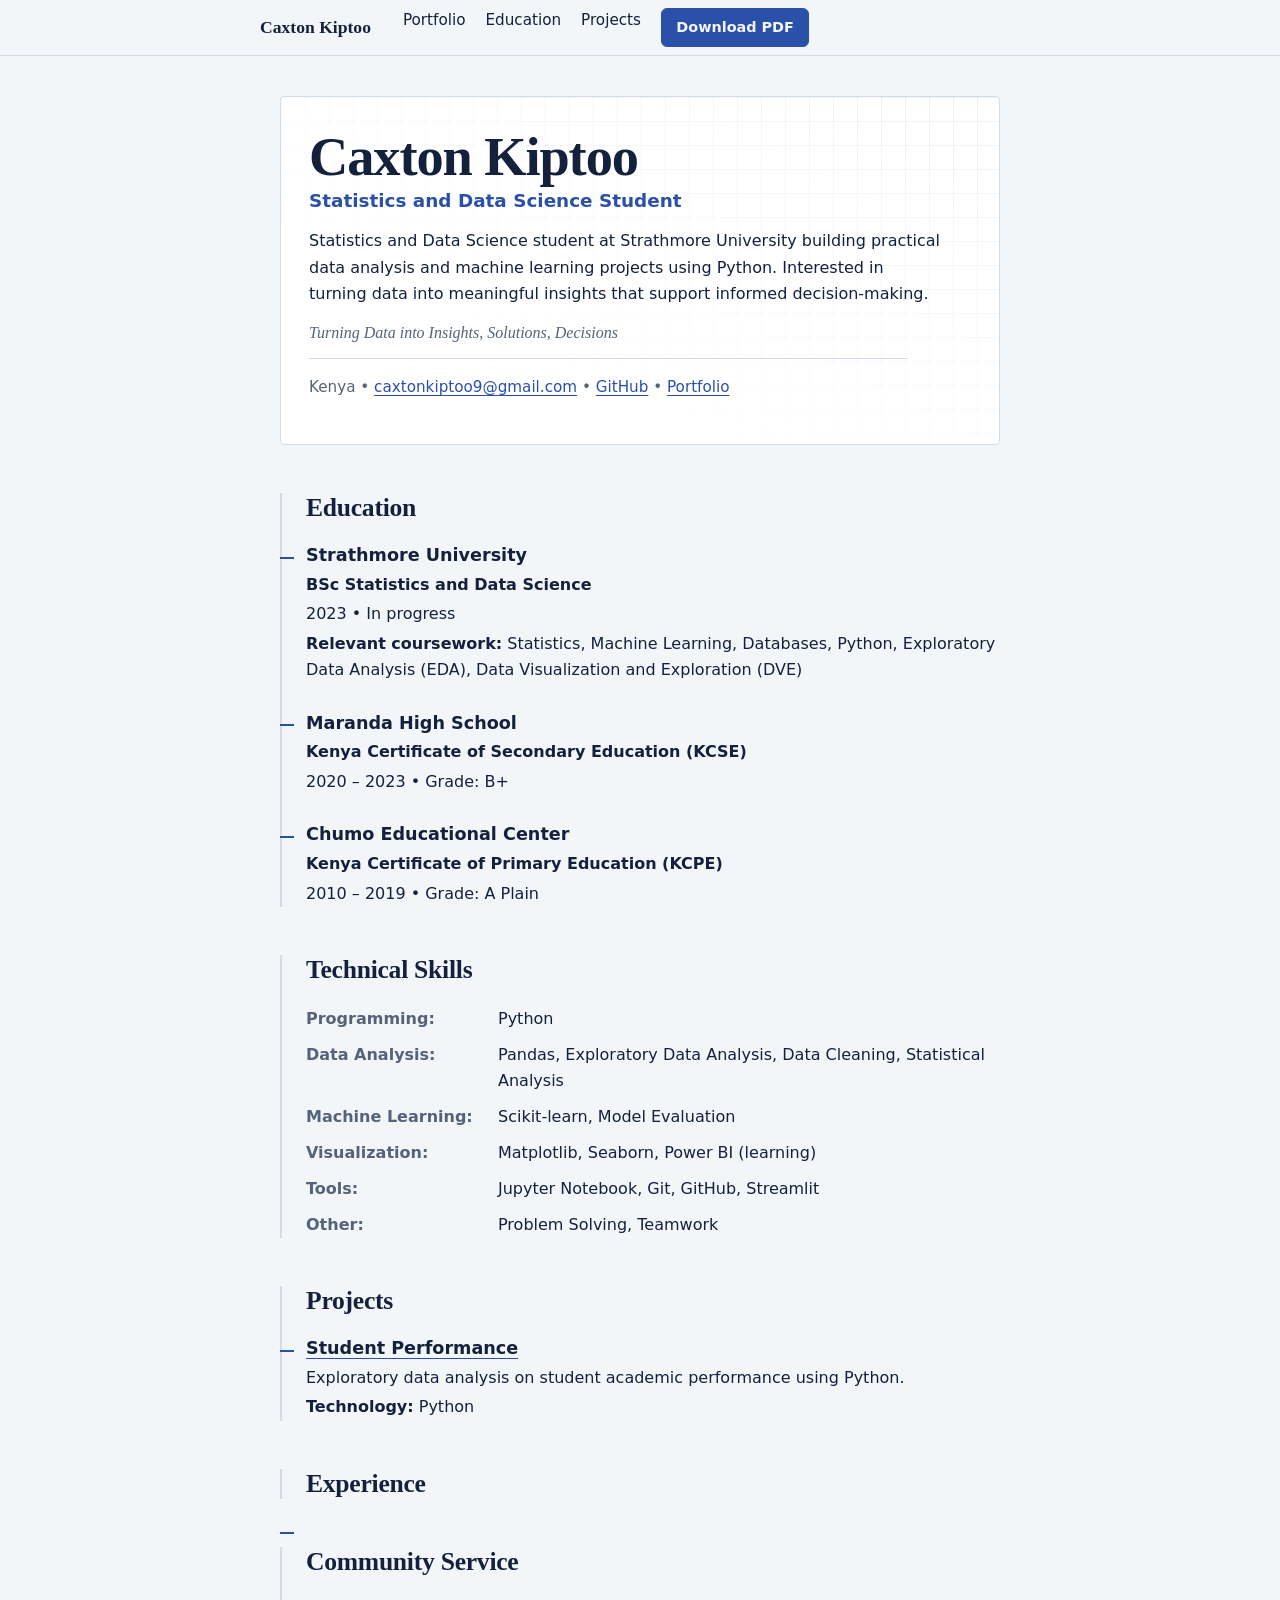
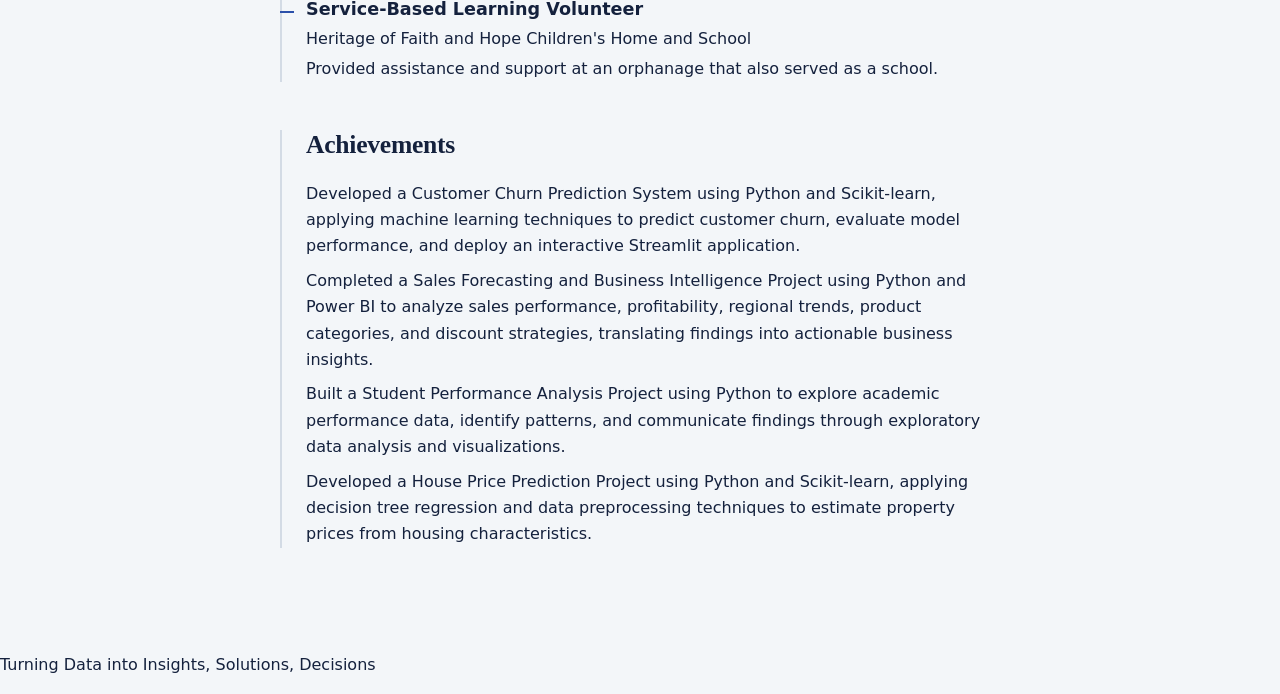
==== cv.html @ 08d84639 "commit" ====
<!DOCTYPE html>
<html lang="en">
<head>
    <meta charset="UTF-8">
    <meta name="viewport" content="width=device-width, initial-scale=1.0">
    <meta name="description" content="CV of a Statistics and Data Science student interested in data analytics and machine learning.">
    <title>My CV | Caxton Kiptoo</title>
    <link rel="stylesheet" href="cv.css">
    <script src="cv.js" defer></script>
</head>
<body>
    <header class="cv-header">
        <a href="index.html" class="cv-brand">Caxton Kiptoo</a>
        <nav>
            <a href="index.html">Portfolio</a>
            <a href="#education">Education</a>
            <a href="#projects">Projects</a>
            <button id="download-cv" type="button">Download PDF</button>
        </nav>
    </header>

    <main class="cv-container">
        <div id="cv-content">
            <p>Loading CV...</p>
        </div>
    </main>

    <footer class="cv-footer">
        <p>Turning Data into Insights, Solutions, Decisions</p>
    </footer>
</body>
</html>
---- cv.css ----
/* ---------------------------------------------------------------------------
Tokens
Palette: paper, surface, ink, muted, rule, accent (+ a faint plot grid).
Type: Georgia-style serif for name and section titles, system sans for body.
--------------------------------------------------------------------------- */
:root {
    --paper: #f3f6f9;
    --surface: #ffffff;
    --ink: #14213d;
    --muted: #55637a;
    --rule: #d3dbe5;
    --accent: #2b50aa;
    --grid: rgba(43, 80, 170, 0.08);

    --serif: "Iowan Old Style", "Palatino Linotype", Palatino, Georgia, serif;
    --sans: system-ui, -apple-system, "Segoe UI", Roboto, "Helvetica Neue", Arial, sans-serif;

    --content-width: 760px;
    --header-height: 3.5rem;
}

@media (prefers-color-scheme: dark) {
    :root {
        --paper: #0f1720;
        --surface: #16212d;
        --ink: #e8eef5;
        --muted: #9aa8b8;
        --rule: #263445;
        --accent: #8aaeff;
        --grid: rgba(138, 174, 255, 0.07);
    }
}

/* ---------------------------------------------------------------------------
Base
--------------------------------------------------------------------------- */
*,
*::before,
*::after {
    box-sizing: border-box;
}

html {
    scroll-behavior: smooth;
}

@media (prefers-reduced-motion: reduce) {
    html {
        scroll-behavior: auto;
    }
}

body {
    margin: 0;
    background: var(--paper);
    color: var(--ink);
    font-family: var(--sans);
    font-size: 1rem;
    line-height: 1.65;
    -webkit-font-smoothing: antialiased;
}

a {
    color: var(--accent);
    text-underline-offset: 0.2em;
    text-decoration-thickness: 1px;
}

a:hover {
    text-decoration-thickness: 2px;
}

:focus-visible {
    outline: 2px solid var(--accent);
    outline-offset: 3px;
    border-radius: 2px;
}

/* ---------------------------------------------------------------------------
   Header (sticky, so it never covers the content)
--------------------------------------------------------------------------- */
header {
    position: sticky;
    top: 0;
    z-index: 10;
    display: flex;
    flex-wrap: wrap;
    align-items: center;
    gap: 0.25rem 1.5rem;
    min-height: var(--header-height);
    /* lines the header content up with the CV column below it */
    padding: 0.5rem max(1.25rem, calc((100% - var(--content-width)) / 2));
    background: color-mix(in srgb, var(--paper) 88%, transparent);
    -webkit-backdrop-filter: blur(8px);
    backdrop-filter: blur(8px);
    border-bottom: 1px solid var(--rule);
}

header a {
    color: var(--ink);
    text-decoration: none;
    font-size: 0.95rem;
}

header a:hover {
    color: var(--accent);
    text-decoration: underline;
}

/* first link in the header is treated as the name/brand */
header > a:first-child {
    margin-right: 0.5rem;
    font-family: var(--serif);
    font-size: 1.1rem;
    font-weight: 700;
}

header nav {
    display: flex;
    flex-wrap: wrap;
    gap: 0.25rem 1.25rem;
}

#download-cv {
    margin-left: auto;
    padding: 0.4rem 0.9rem;
    border: 1px solid var(--accent);
    border-radius: 6px;
    background: var(--accent);
    color: var(--paper);
    font: inherit;
    font-size: 0.9rem;
    font-weight: 600;
    cursor: pointer;
}

#download-cv:hover {
    background: transparent;
    color: var(--accent);
}

/* ---------------------------------------------------------------------------
   CV column
--------------------------------------------------------------------------- */
#cv-content {
    max-width: var(--content-width);
    margin: 0 auto;
    padding: 2.5rem 1.25rem 5rem;
}

/* ---------------------------------------------------------------------------
   Profile: the one memorable element, a plot-paper panel
--------------------------------------------------------------------------- */
.cv-profile {
    position: relative;
    overflow: hidden;
    padding: 2rem 1.75rem;
    border: 1px solid var(--rule);
    border-radius: 4px;
    background: var(--surface);
}

.cv-profile::before {
    content: "";
    position: absolute;
    inset: 0;
    background-image:
        linear-gradient(var(--grid) 1px, transparent 1px),
        linear-gradient(90deg, var(--grid) 1px, transparent 1px);
    background-size: 24px 24px;
    -webkit-mask-image: linear-gradient(to bottom left, #000, transparent 70%);
    mask-image: linear-gradient(to bottom left, #000, transparent 70%);
    pointer-events: none;
}

.cv-profile > * {
    position: relative;
}

.cv-profile h1 {
    margin: 0;
    font-family: var(--serif);
    font-size: clamp(2.25rem, 7vw, 3.4rem);
    line-height: 1.05;
    letter-spacing: -0.02em;
}

.cv-headline {
    margin: 0.5rem 0 1.25rem;
    color: var(--accent);
    font-size: 1.15rem;
    font-weight: 600;
}

.cv-profile p {
    max-width: 62ch;
    margin: 0 0 0.75rem;
}

.cv-tagline {
    font-family: var(--serif);
    font-style: italic;
    color: var(--muted);
}

.cv-contact {
    margin: 1.25rem 0 0;
    padding-top: 1rem;
    border-top: 1px solid var(--rule);
    color: var(--muted);
    font-size: 0.95rem;
}

/* ---------------------------------------------------------------------------
   Sections: a left rule works as an axis, entries sit on it as ticks
--------------------------------------------------------------------------- */
.cv-section {
    position: relative;
    margin-top: 3rem;
    padding-left: 1.5rem;
    border-left: 2px solid var(--rule);
    scroll-margin-top: calc(var(--header-height) + 1rem);
}

.cv-section h2 {
    margin: 0 0 1.25rem;
    font-family: var(--serif);
    font-size: 1.6rem;
    line-height: 1.2;
    letter-spacing: -0.01em;
}

.cv-item {
    position: relative;
    margin-bottom: 1.75rem;
}

.cv-item::before {
    content: "";
    position: absolute;
    top: 0.8rem;
    left: calc(-1.5rem - 2px);
    width: 0.9rem;
    height: 2px;
    background: var(--accent);
}

.cv-item h3 {
    margin: 0 0 0.25rem;
    font-size: 1.1rem;
    line-height: 1.35;
}

.cv-item h3 a {
    color: var(--ink);
    text-decoration-color: var(--accent);
}

.cv-item h3 a:hover {
    color: var(--accent);
}

.cv-item p {
    margin: 0.2rem 0;
}

/* Skills: label column + values column */
#skills p {
    display: grid;
    grid-template-columns: 11rem 1fr;
    gap: 0.25rem 1rem;
    margin: 0 0 0.6rem;
}

#skills strong {
    color: var(--muted);
    font-weight: 600;
}

/* Plain-text lists (achievements, certifications, etc.) */
.cv-section > p {
    margin: 0 0 0.5rem;
}

/* ---------------------------------------------------------------------------
   Small screens
--------------------------------------------------------------------------- */
@media (max-width: 560px) {
    #cv-content {
        padding-top: 1.5rem;
    }

    .cv-profile {
        padding: 1.5rem 1.25rem;
    }

    .cv-section {
        padding-left: 1.1rem;
    }

    .cv-item::before {
        left: calc(-1.1rem - 2px);
        width: 0.7rem;
    }

    #skills p {
        grid-template-columns: 1fr;
        gap: 0;
    }

    #download-cv {
        margin-left: 0;
    }
}

/* ---------------------------------------------------------------------------
   Print / Save as PDF
--------------------------------------------------------------------------- */
@page {
    margin: 14mm;
}

@media print {
    :root {
        --paper: #fff;
        --surface: #fff;
        --ink: #000;
        --muted: #333;
        --rule: #bbb;
        --accent: #000;
    }

    body {
        font-size: 10.5pt;
        line-height: 1.5;
    }

    header {
        display: none;
    }

    #cv-content {
        max-width: none;
        padding: 0;
    }

    .cv-profile {
        padding: 0 0 1rem;
        border: 0;
        border-bottom: 1px solid var(--rule);
        border-radius: 0;
    }

    .cv-profile::before {
        display: none;
    }

    .cv-section {
        margin-top: 1.5rem;
    }

    .cv-item,
    #skills p {
        break-inside: avoid;
    }

    .cv-section h2 {
        break-after: avoid;
    }

    a {
        color: inherit;
        text-decoration: none;
    }
}
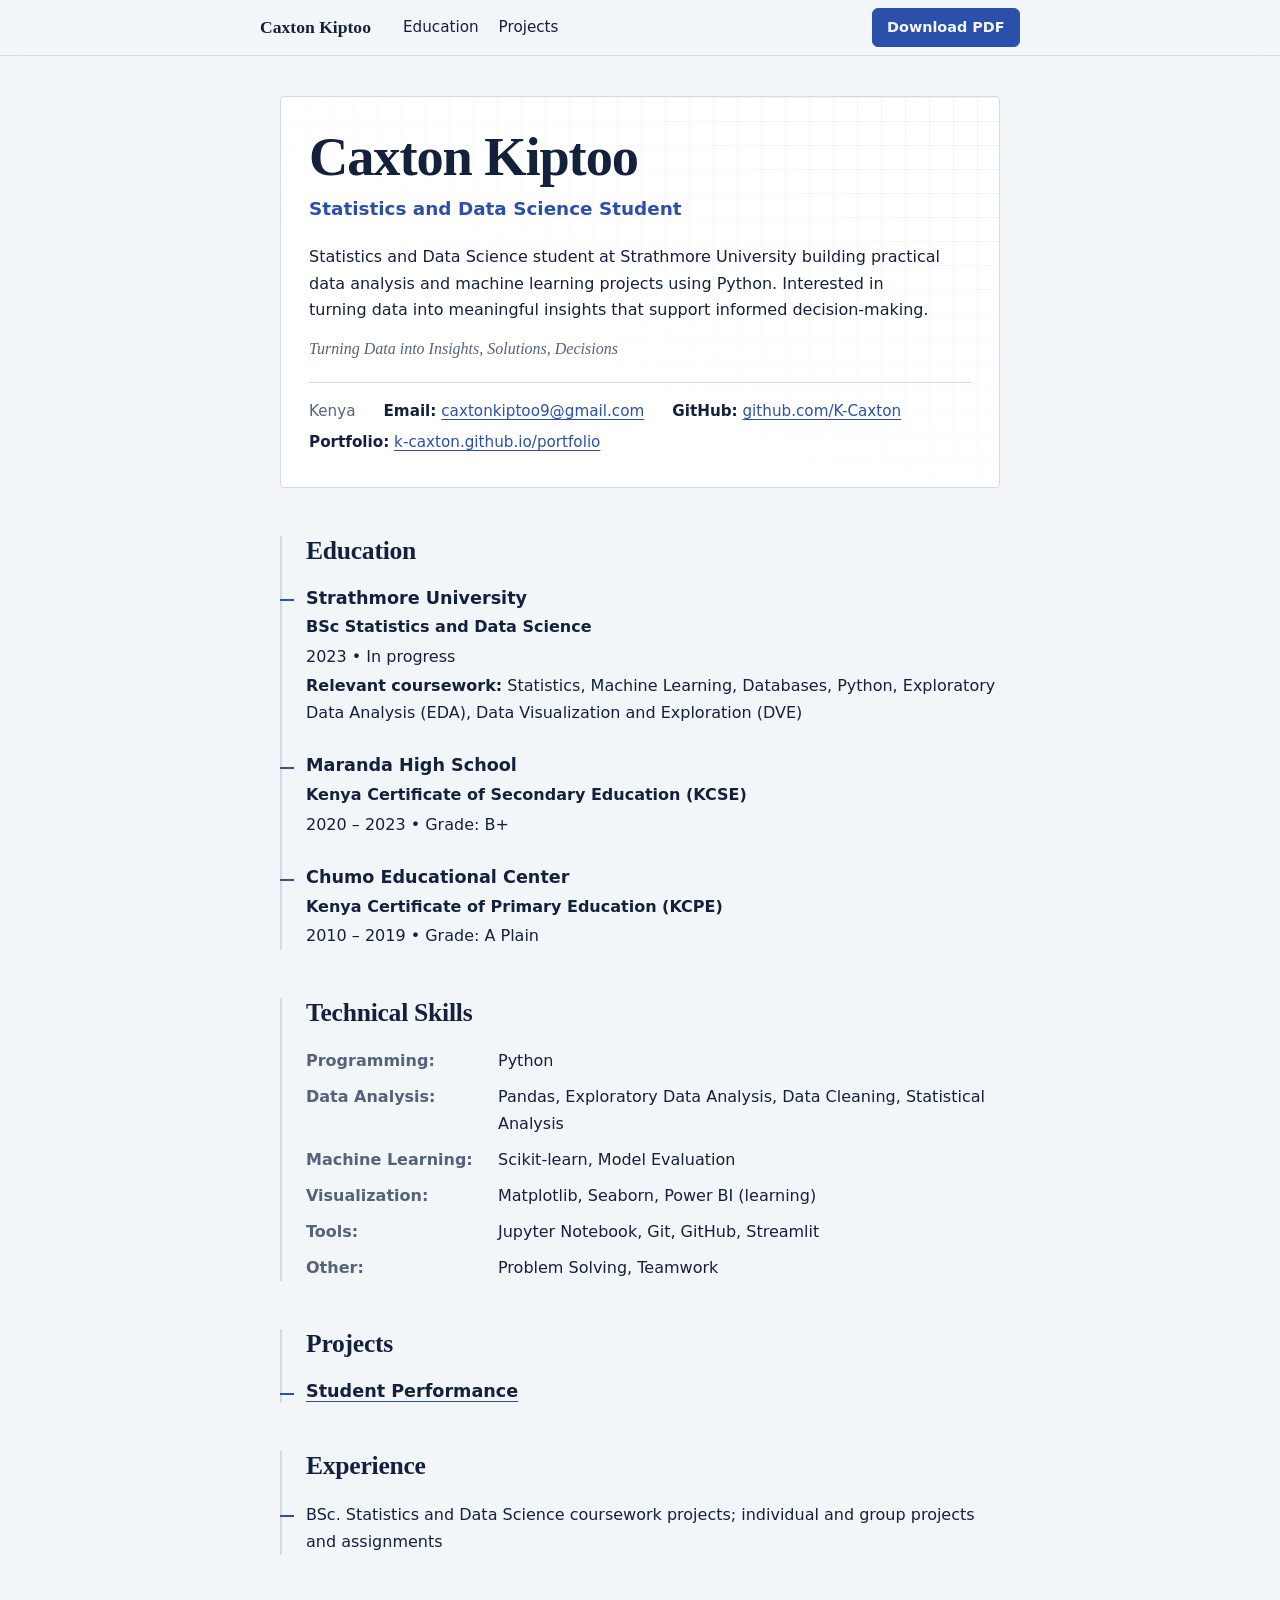
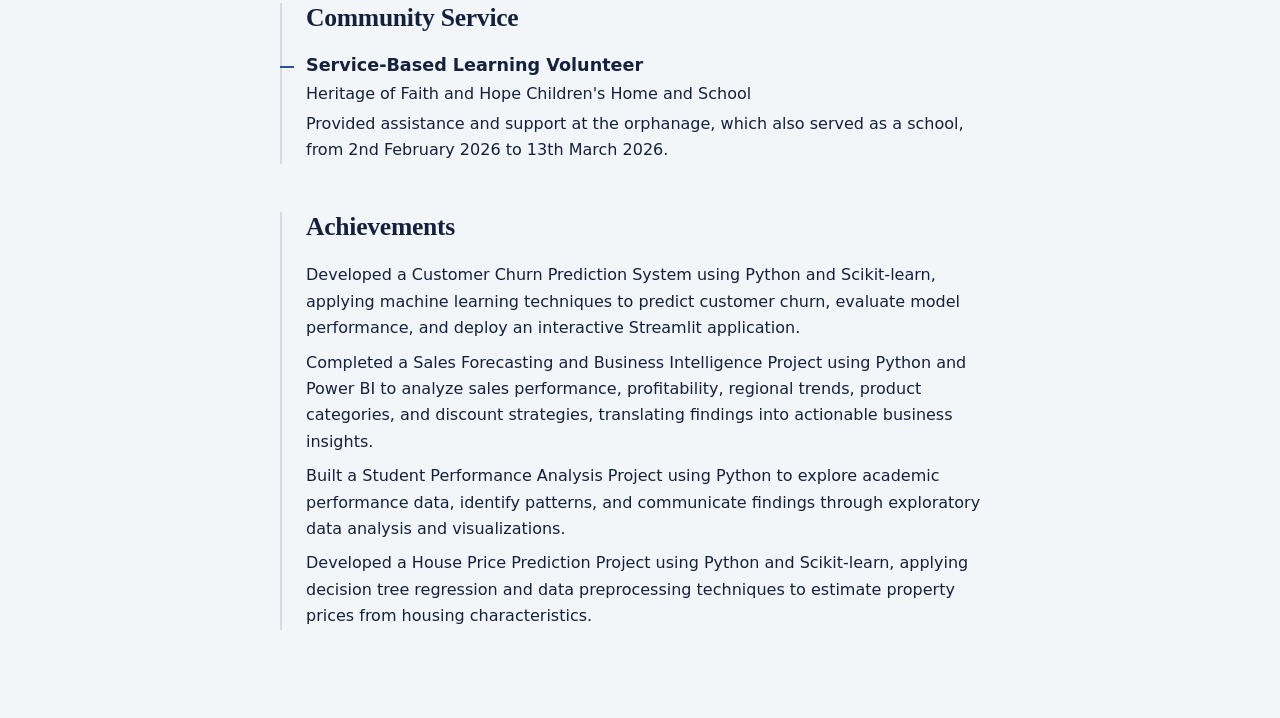
==== commit b3bfce4e: "commit" ====
--- a/cv.html
+++ b/cv.html
@@ -2,31 +2,27 @@
 <html lang="en">
 <head>
     <meta charset="UTF-8">
-    <meta name="viewport" content="width=device-width, initial-scale=1.0">
-    <meta name="description" content="CV of a Statistics and Data Science student interested in data analytics and machine learning.">
-    <title>My CV | Caxton Kiptoo</title>
+    <meta name="viewport" content="width=device-width, initial-scale=1">
+    <title>Caxton Kiptoo | CV</title>
     <link rel="stylesheet" href="cv.css">
-    <script src="cv.js" defer></script>
 </head>
 <body>
-    <header class="cv-header">
-        <a href="index.html" class="cv-brand">Caxton Kiptoo</a>
-        <nav>
-            <a href="index.html">Portfolio</a>
+    <header>
+        <span class="brand">Caxton Kiptoo</span>
+
+        <nav aria-label="CV sections">
             <a href="#education">Education</a>
             <a href="#projects">Projects</a>
-            <button id="download-cv" type="button">Download PDF</button>
         </nav>
+
+        <button id="download-cv" type="button">Download PDF</button>
     </header>
 
-    <main class="cv-container">
-        <div id="cv-content">
-            <p>Loading CV...</p>
-        </div>
+    <main id="cv-content">
+        <p>Loading CV…</p>
+        <noscript>This CV needs JavaScript enabled to load.</noscript>
     </main>
 
-    <footer class="cv-footer">
-        <p>Turning Data into Insights, Solutions, Decisions</p>
-    </footer>
+    <script src="cv.js"></script>
 </body>
-</html>
+</html>
--- a/cv.css
+++ b/cv.css
@@ -1,7 +1,7 @@
 /* ---------------------------------------------------------------------------
-Tokens
-Palette: paper, surface, ink, muted, rule, accent (+ a faint plot grid).
-Type: Georgia-style serif for name and section titles, system sans for body.
+   Tokens
+   Palette: paper, surface, ink, muted, rule, accent (+ a faint plot grid).
+   Type: Georgia-style serif for name and section titles, system sans for body.
 --------------------------------------------------------------------------- */
 :root {
     --paper: #f3f6f9;
@@ -32,7 +32,7 @@
 }
 
 /* ---------------------------------------------------------------------------
-Base
+   Base
 --------------------------------------------------------------------------- */
 *,
 *::before,
@@ -107,8 +107,8 @@
     text-decoration: underline;
 }
 
-/* first link in the header is treated as the name/brand */
-header > a:first-child {
+/* your name in the header: plain text, not a link */
+.brand {
     margin-right: 0.5rem;
     font-family: var(--serif);
     font-size: 1.1rem;
@@ -185,7 +185,7 @@
     letter-spacing: -0.02em;
 }
 
-.cv-headline {
+.cv-profile .cv-headline {
     margin: 0.5rem 0 1.25rem;
     color: var(--accent);
     font-size: 1.15rem;
@@ -203,12 +203,25 @@
     color: var(--muted);
 }
 
-.cv-contact {
+.cv-profile .cv-contact {
+    display: flex;
+    flex-wrap: wrap;
+    gap: 0.35rem 1.75rem;
+    max-width: none;
     margin: 1.25rem 0 0;
     padding-top: 1rem;
     border-top: 1px solid var(--rule);
     color: var(--muted);
     font-size: 0.95rem;
+}
+
+.cv-contact strong {
+    color: var(--ink);
+    font-weight: 600;
+}
+
+.cv-contact a {
+    overflow-wrap: anywhere;
 }
 
 /* ---------------------------------------------------------------------------
@@ -264,6 +277,11 @@
     margin: 0.2rem 0;
 }
 
+/* Projects are headings only, so they sit closer together */
+#projects .cv-item {
+    margin-bottom: 0.6rem;
+}
+
 /* Skills: label column + values column */
 #skills p {
     display: grid;
@@ -372,4 +390,4 @@
         color: inherit;
         text-decoration: none;
     }
-}+}
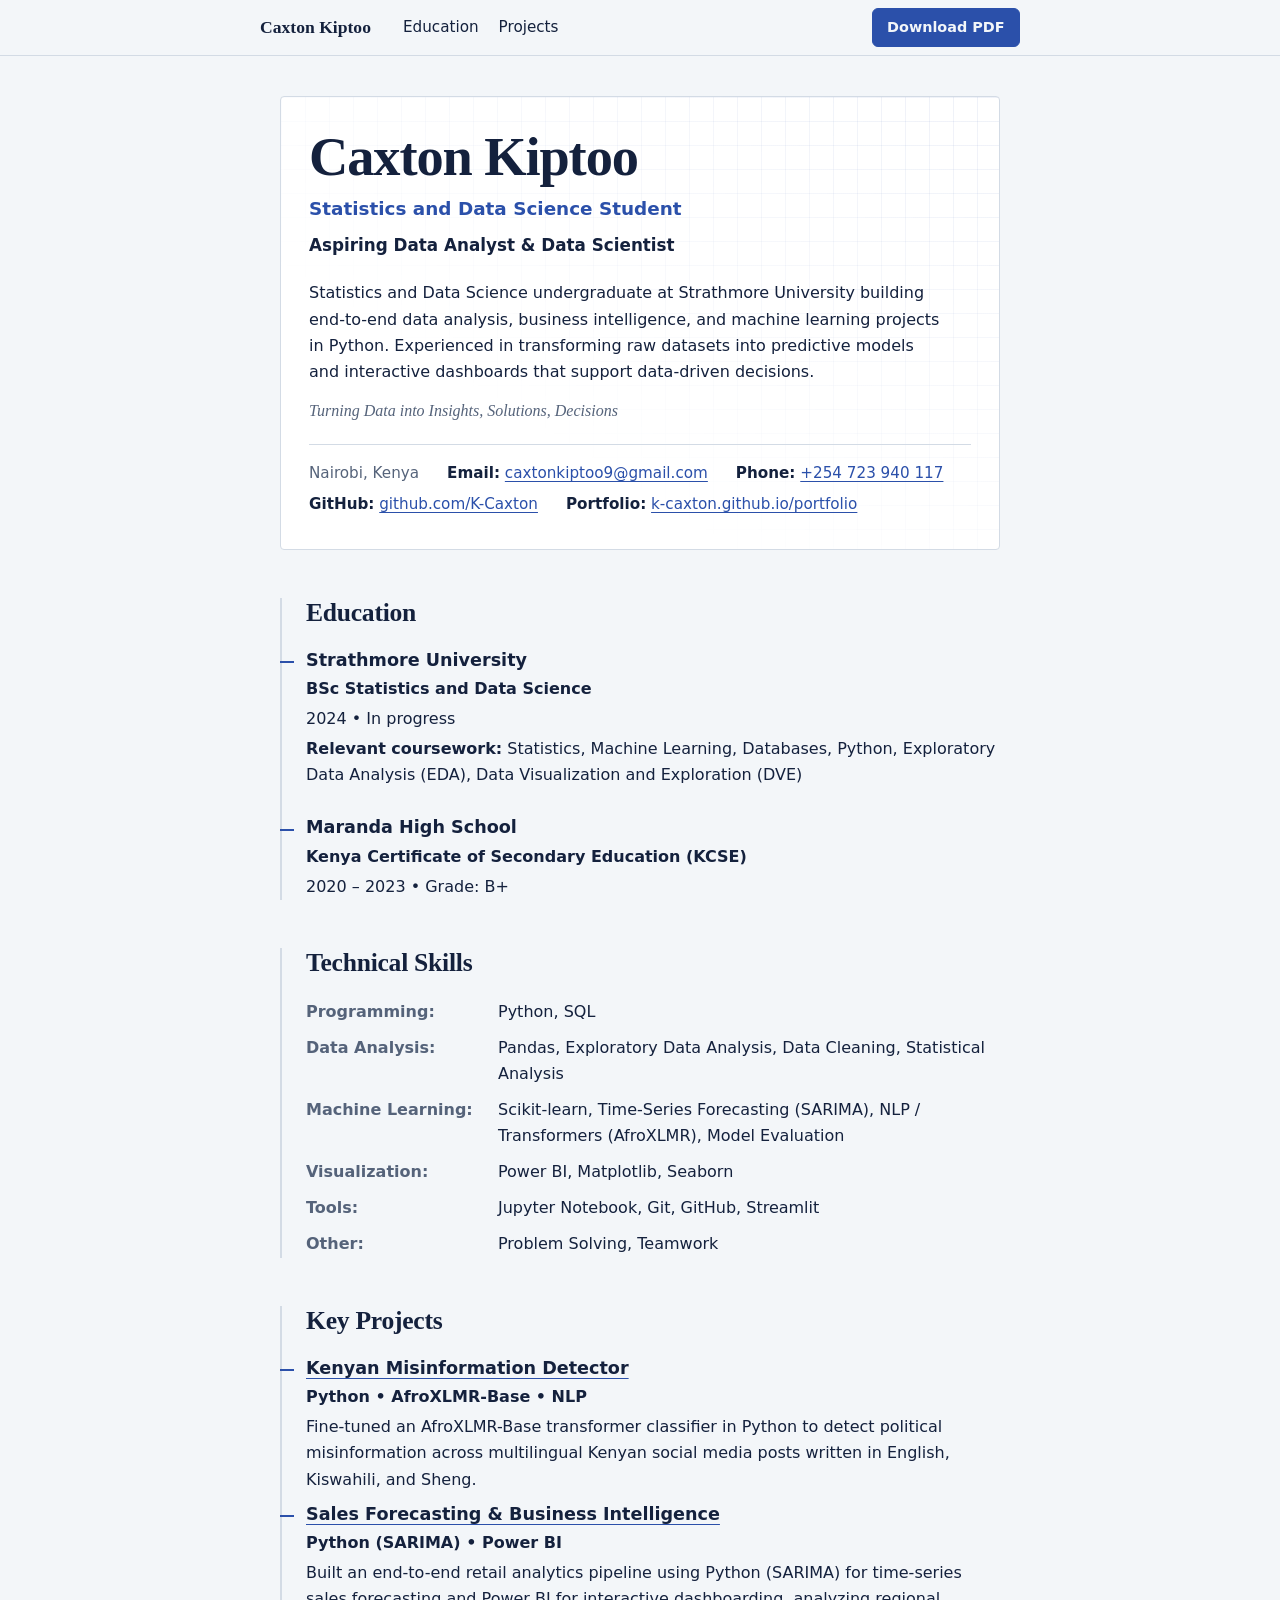
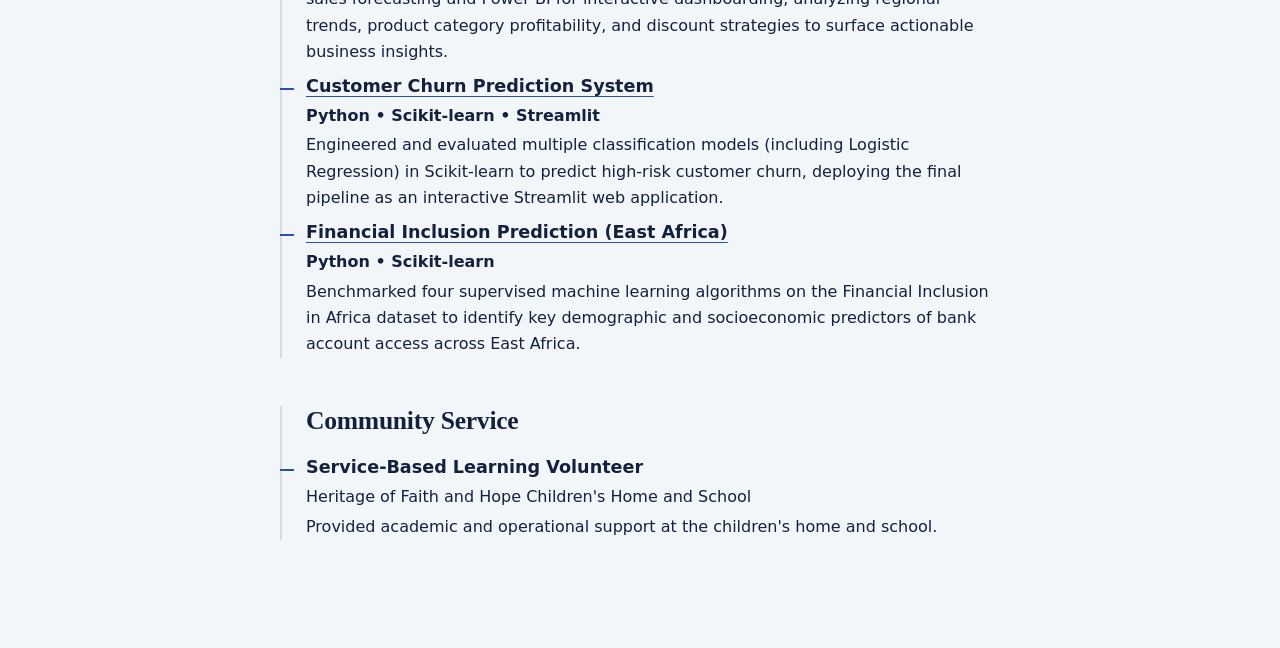
==== commit 4220bfc3: "commit" ====
--- a/cv.html
+++ b/cv.html
@@ -5,6 +5,9 @@
     <meta name="viewport" content="width=device-width, initial-scale=1">
     <title>Caxton Kiptoo | CV</title>
     <link rel="stylesheet" href="cv.css">
+    <link rel="preconnect" href="https://fonts.googleapis.com">
+    <link rel="preconnect" href="https://fonts.gstatic.com" crossorigin>
+    <link href="https://fonts.googleapis.com/css2?family=Plus+Jakarta+Sans:wght@400;600;700&display=swap" rel="stylesheet">
 </head>
 <body>
     <header>
--- a/cv.css
+++ b/cv.css
@@ -58,6 +58,9 @@
     font-size: 1rem;
     line-height: 1.65;
     -webkit-font-smoothing: antialiased;
+    body {
+    font-family: 'Plus Jakarta Sans', system-ui, -apple-system, sans-serif;
+}
 }
 
 a {
@@ -191,6 +194,12 @@
     font-size: 1.15rem;
     font-weight: 600;
 }
+.cv-profile .cv-subtitle {
+    margin: -0.75rem 0 1.25rem;
+    color: var(--ink);
+    font-size: 1.05rem;
+    font-weight: 700;
+}
 
 .cv-profile p {
     max-width: 62ch;
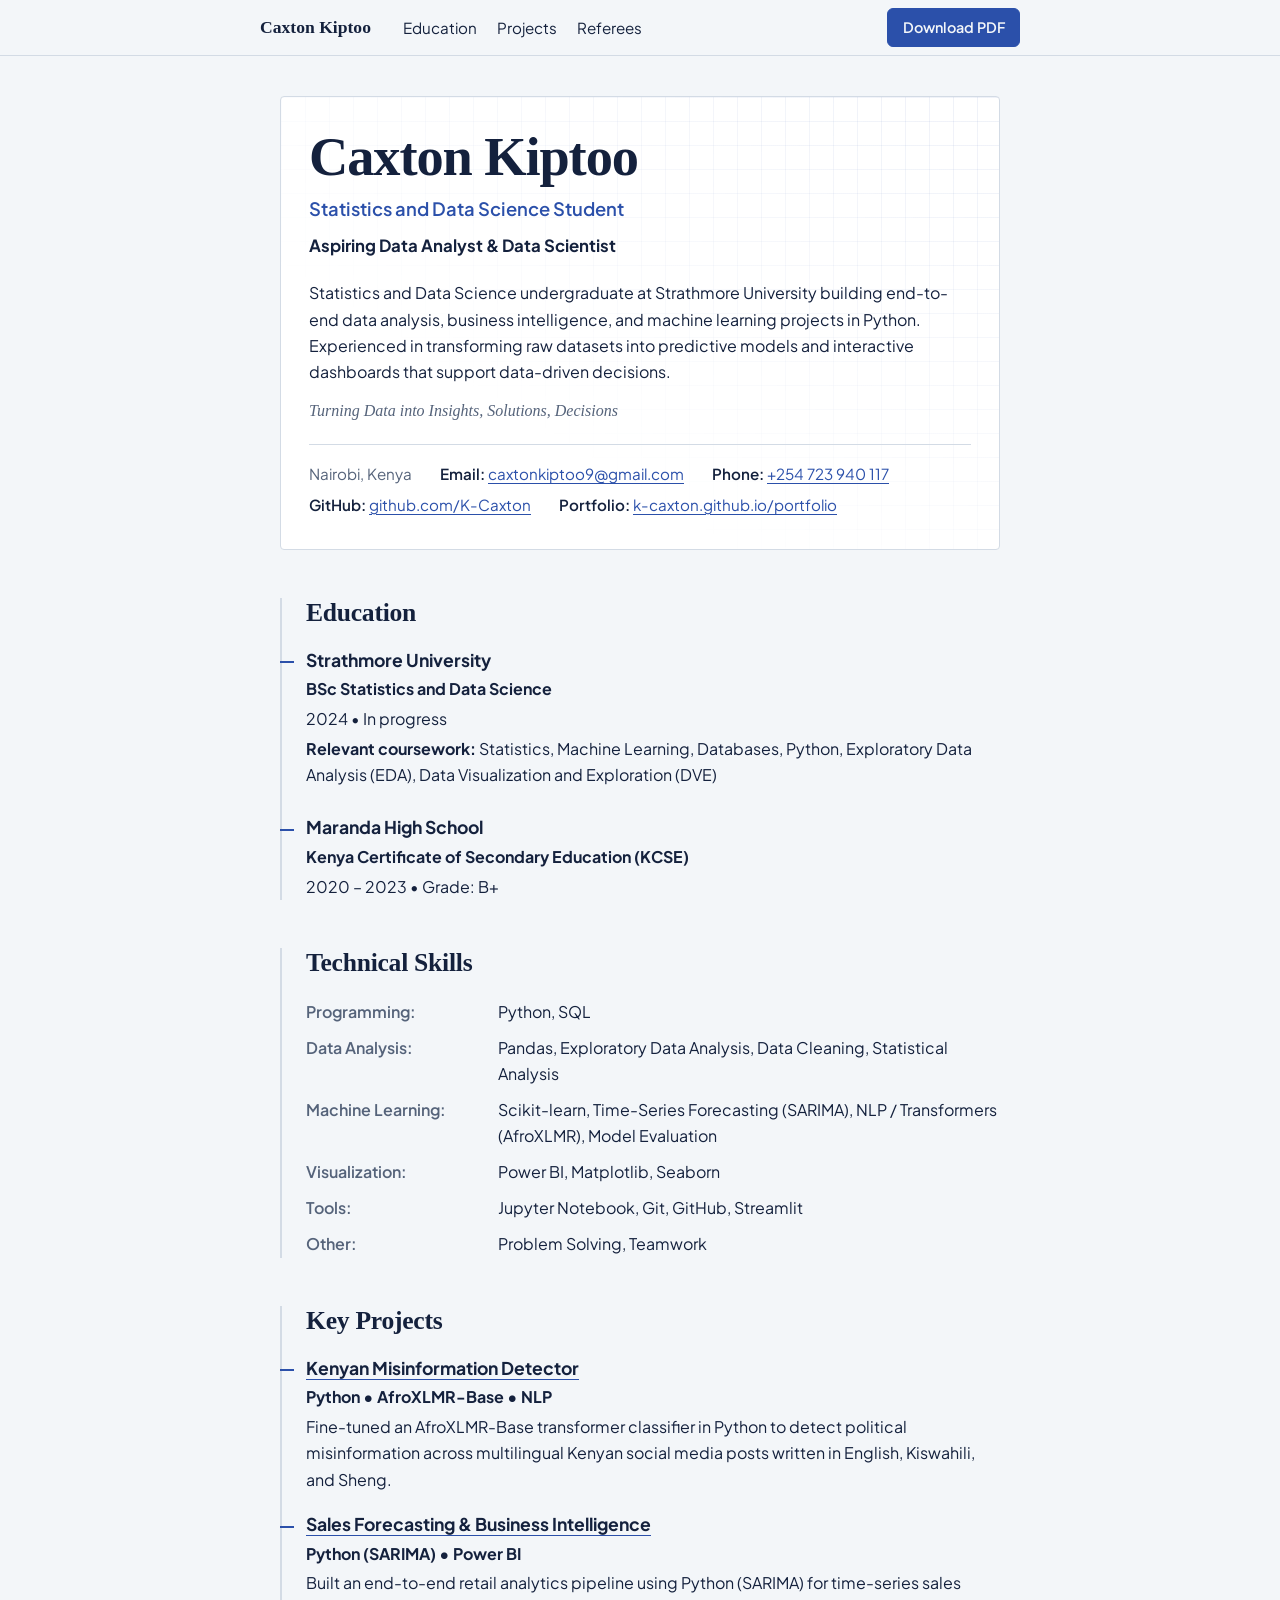
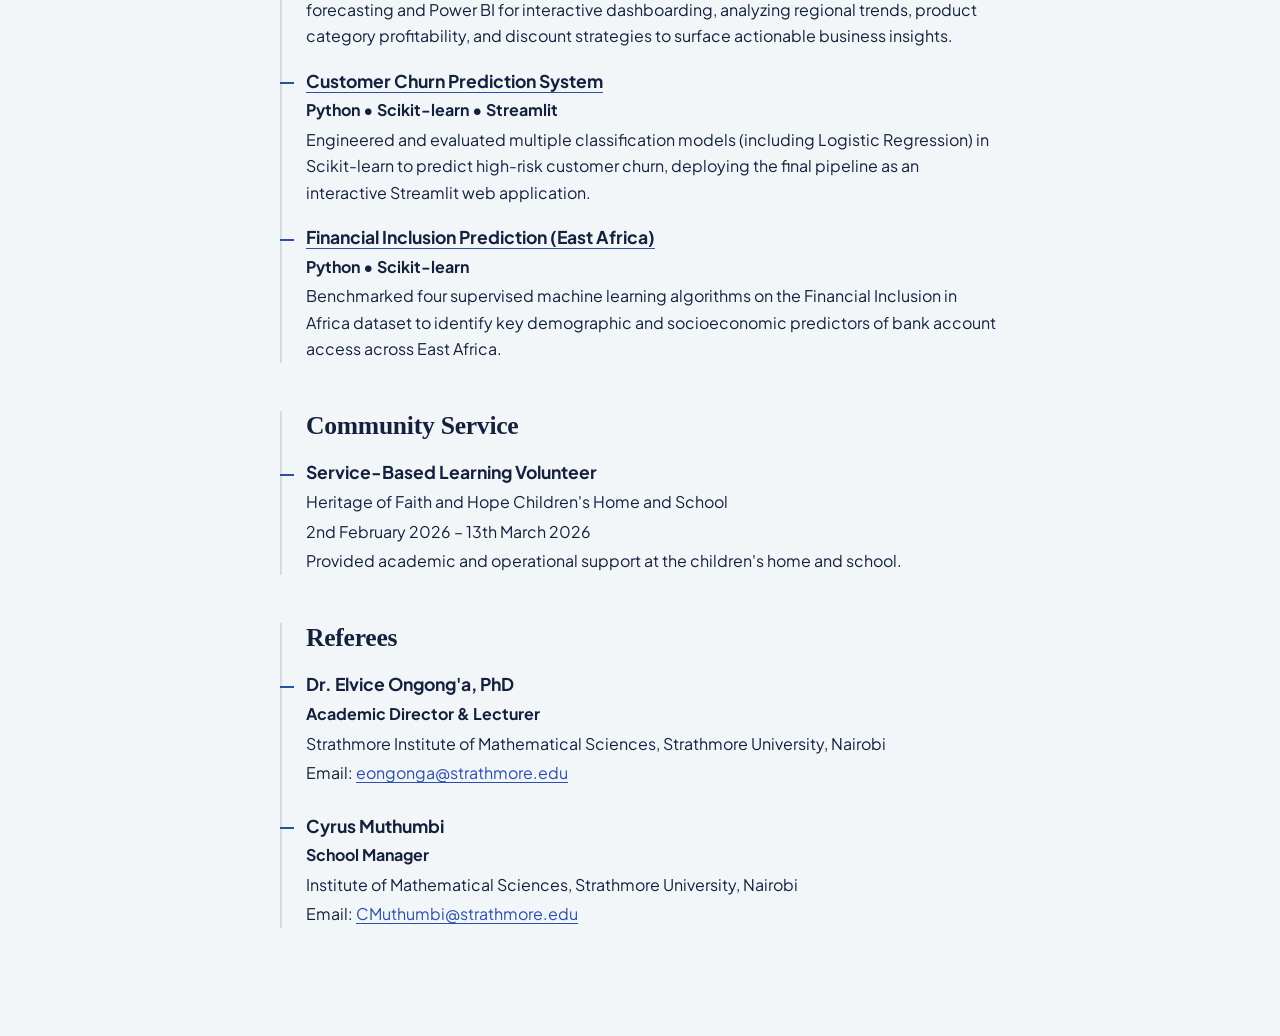
==== commit f47c044d: "commit" ====
--- a/cv.html
+++ b/cv.html
@@ -16,6 +16,7 @@
         <nav aria-label="CV sections">
             <a href="#education">Education</a>
             <a href="#projects">Projects</a>
+            <a href="#referees">Referees</a>
         </nav>
 
         <button id="download-cv" type="button">Download PDF</button>
--- a/cv.css
+++ b/cv.css
@@ -1,7 +1,7 @@
 /* ---------------------------------------------------------------------------
    Tokens
    Palette: paper, surface, ink, muted, rule, accent (+ a faint plot grid).
-   Type: Georgia-style serif for name and section titles, system sans for body.
+   Type: Georgia-style serif for name and section titles, Plus Jakarta Sans for body.
 --------------------------------------------------------------------------- */
 :root {
     --paper: #f3f6f9;
@@ -13,7 +13,7 @@
     --grid: rgba(43, 80, 170, 0.08);
 
     --serif: "Iowan Old Style", "Palatino Linotype", Palatino, Georgia, serif;
-    --sans: system-ui, -apple-system, "Segoe UI", Roboto, "Helvetica Neue", Arial, sans-serif;
+    --sans: 'Plus Jakarta Sans', sans-serif;
 
     --content-width: 760px;
     --header-height: 3.5rem;
@@ -58,9 +58,6 @@
     font-size: 1rem;
     line-height: 1.65;
     -webkit-font-smoothing: antialiased;
-    body {
-    font-family: 'Plus Jakarta Sans', system-ui, -apple-system, sans-serif;
-}
 }
 
 a {
@@ -91,7 +88,6 @@
     align-items: center;
     gap: 0.25rem 1.5rem;
     min-height: var(--header-height);
-    /* lines the header content up with the CV column below it */
     padding: 0.5rem max(1.25rem, calc((100% - var(--content-width)) / 2));
     background: color-mix(in srgb, var(--paper) 88%, transparent);
     -webkit-backdrop-filter: blur(8px);
@@ -110,7 +106,6 @@
     text-decoration: underline;
 }
 
-/* your name in the header: plain text, not a link */
 .brand {
     margin-right: 0.5rem;
     font-family: var(--serif);
@@ -152,7 +147,7 @@
 }
 
 /* ---------------------------------------------------------------------------
-   Profile: the one memorable element, a plot-paper panel
+   Profile
 --------------------------------------------------------------------------- */
 .cv-profile {
     position: relative;
@@ -194,6 +189,7 @@
     font-size: 1.15rem;
     font-weight: 600;
 }
+
 .cv-profile .cv-subtitle {
     margin: -0.75rem 0 1.25rem;
     color: var(--ink);
@@ -234,7 +230,7 @@
 }
 
 /* ---------------------------------------------------------------------------
-   Sections: a left rule works as an axis, entries sit on it as ticks
+   Sections
 --------------------------------------------------------------------------- */
 .cv-section {
     position: relative;
@@ -286,12 +282,10 @@
     margin: 0.2rem 0;
 }
 
-/* Projects are headings only, so they sit closer together */
 #projects .cv-item {
-    margin-bottom: 0.6rem;
-}
-
-/* Skills: label column + values column */
+    margin-bottom: 1.25rem;
+}
+
 #skills p {
     display: grid;
     grid-template-columns: 11rem 1fr;
@@ -304,7 +298,6 @@
     font-weight: 600;
 }
 
-/* Plain-text lists (achievements, certifications, etc.) */
 .cv-section > p {
     margin: 0 0 0.5rem;
 }
@@ -344,21 +337,22 @@
    Print / Save as PDF
 --------------------------------------------------------------------------- */
 @page {
-    margin: 14mm;
+    margin: 15mm;
 }
 
 @media print {
     :root {
         --paper: #fff;
         --surface: #fff;
-        --ink: #000;
-        --muted: #333;
-        --rule: #bbb;
-        --accent: #000;
+        --ink: #111827;
+        --muted: #4b5563;
+        --rule: #cbd5e1;
+        --accent: #1e3a8a;
     }
 
     body {
-        font-size: 10.5pt;
+        font-family: 'Plus Jakarta Sans', sans-serif;
+        font-size: 10pt;
         line-height: 1.5;
     }
 
@@ -374,7 +368,7 @@
     .cv-profile {
         padding: 0 0 1rem;
         border: 0;
-        border-bottom: 1px solid var(--rule);
+        border-bottom: 1.5px solid var(--rule);
         border-radius: 0;
     }
 
@@ -382,21 +376,74 @@
         display: none;
     }
 
+    .cv-profile h1 {
+        font-size: 22pt;
+    }
+
+    .cv-profile .cv-headline {
+        margin: 0.3rem 0 0.5rem;
+        font-size: 11pt;
+    }
+
+    .cv-profile .cv-subtitle {
+        margin: -0.25rem 0 0.65rem;
+        font-size: 10pt;
+    }
+
+    .cv-profile p {
+        max-width: none;
+        margin: 0 0 0.45rem;
+    }
+
+    .cv-profile .cv-contact {
+        margin: 0.75rem 0 0;
+        padding-top: 0.65rem;
+        font-size: 9pt;
+    }
+
     .cv-section {
-        margin-top: 1.5rem;
-    }
-
-    .cv-item,
+        margin-top: 1.4rem;
+        padding-left: 1.15rem;
+    }
+
+    .cv-section h2 {
+        margin: 0 0 0.75rem;
+        font-size: 13pt;
+        break-after: avoid;
+    }
+
+    .cv-item {
+        margin-bottom: 1rem;
+        break-inside: avoid;
+    }
+
+    .cv-item::before {
+        top: 0.6rem;
+        left: calc(-1.15rem - 2px);
+        width: 0.7rem;
+    }
+
+    .cv-item h3 {
+        font-size: 10.5pt;
+        margin-bottom: 0.15rem;
+    }
+
+    .cv-item p {
+        margin: 0.15rem 0;
+    }
+
+    #projects .cv-item {
+        margin-bottom: 1rem;
+    }
+
     #skills p {
+        grid-template-columns: 10rem 1fr;
+        margin: 0 0 0.4rem;
         break-inside: avoid;
-    }
-
-    .cv-section h2 {
-        break-after: avoid;
     }
 
     a {
         color: inherit;
         text-decoration: none;
     }
-}
+}
